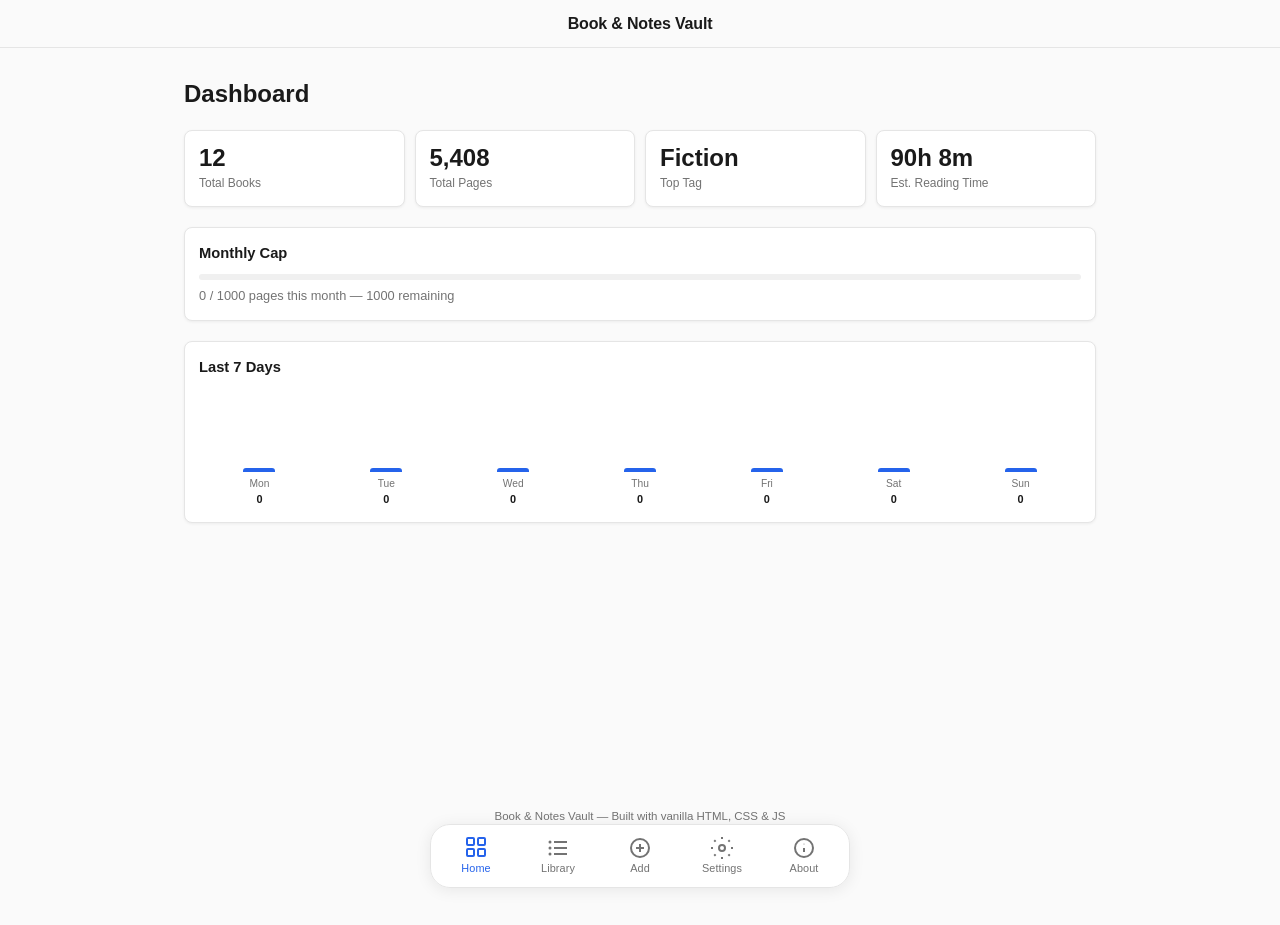
==== index.html @ 014c083d "Initial commit: Book & Notes Vault Built a responsive library tracker with vanilla HTML, CSS, and JS" ====
<!DOCTYPE html>
<html lang="en">
<head>
  <meta charset="UTF-8">
  <meta name="viewport" content="width=device-width, initial-scale=1.0">
  <title>Book & Notes Vault</title>
  <meta name="description" content="A personal library tracker — track your books, tags, and reading progress.">
  <link rel="stylesheet" href="styles/main.css">
</head>
<body>

  <a href="#main-content" class="skip-link">Skip to content</a>

  <header role="banner">
    <h1>Book & Notes Vault</h1>
  </header>

  <main id="main-content" tabindex="-1">

    <section id="dashboard" aria-labelledby="dashboard-heading">
      <!-- Rendered by ui.js -->
    </section>

    <section id="records" aria-labelledby="records-heading" hidden>
      <!-- Rendered by ui.js -->
    </section>

    <section id="form" aria-labelledby="form-heading" hidden>
      <!-- Rendered by ui.js -->
    </section>

    <section id="settings" aria-labelledby="settings-heading" hidden>
      <!-- Rendered by ui.js -->
    </section>

    <section id="about" aria-labelledby="about-heading" hidden>
      <!-- Rendered by ui.js -->
    </section>

  </main>

  <nav class="bottom-nav" role="navigation" aria-label="Main navigation"></nav>

  <footer role="contentinfo">
    <p>Book & Notes Vault — Built with vanilla HTML, CSS &amp; JS</p>
  </footer>

  <script type="module" src="scripts/app.js"></script>
</body>
</html>
---- styles/main.css ----
/* ═══════════════════════════════════════════════════════════
   Book & Notes Vault — main.css
   Bottom nav, smooth animations, clean human design
   Mobile-first: 360px → 768px → 1024px
   ═══════════════════════════════════════════════════════════ */

:root {
  --bg: #fafafa;
  --surface: #ffffff;
  --text: #1a1a1a;
  --text-muted: #737373;
  --primary: #2563eb;
  --primary-light: #eff6ff;
  --border: #e5e5e5;
  --border-light: #f0f0f0;
  --danger: #dc2626;
  --danger-light: #fef2f2;
  --success: #16a34a;
  --mark-bg: #fef9c3;
  --font: -apple-system, BlinkMacSystemFont, 'Segoe UI', Roboto, Helvetica, Arial, sans-serif;
  --radius: 6px;
  --radius-lg: 8px;
  --shadow: 0 1px 3px rgba(0,0,0,0.06);
  --nav-h: 64px;
  --header-h: 48px;
  --max-w: 960px;
}

*, *::before, *::after { box-sizing: border-box; margin: 0; padding: 0; }

html { font-size: 16px; scroll-behavior: smooth; }

body {
  font-family: var(--font);
  background: var(--bg);
  color: var(--text);
  line-height: 1.5;
  min-height: 100vh;
  padding-bottom: calc(var(--nav-h) + 16px);
}

/* ─── Skip Link ─────────────────────────────────────── */
.skip-link {
  position: fixed; top: -100px; left: 12px;
  background: var(--primary); color: #fff;
  padding: 8px 16px; border-radius: var(--radius);
  z-index: 1000; font-weight: 500; font-size: 0.85rem;
  transition: top 0.15s;
}
.skip-link:focus { top: 8px; }

/* ─── Header ────────────────────────────────────────── */
header {
  position: sticky; top: 0; z-index: 90;
  background: rgba(250,250,250,0.9);
  backdrop-filter: blur(8px);
  -webkit-backdrop-filter: blur(8px);
  border-bottom: 1px solid var(--border);
  height: var(--header-h);
  display: flex; align-items: center;
  justify-content: center;
}
header h1 {
  font-size: 1rem; font-weight: 600;
  color: var(--text); letter-spacing: -0.01em;
}

/* ─── Main Content ──────────────────────────────────── */
main {
  width: 100%; max-width: var(--max-w);
  margin: 0 auto;
  padding: 20px 16px 24px;
  min-height: calc(100vh - var(--header-h) - var(--nav-h) - 40px);
}
main:focus { outline: none; }

main > section {
  animation: pageIn 0.25s ease;
}
main > section h2 {
  font-size: 1.3rem; font-weight: 600;
  margin-bottom: 18px; color: var(--text);
}
main > section h3 {
  font-size: 0.92rem; font-weight: 600;
  color: var(--text); margin-bottom: 10px;
}

@keyframes pageIn {
  from { opacity: 0; transform: translateY(8px); }
  to { opacity: 1; transform: translateY(0); }
}

/* ─── Bottom Navigation ─────────────────────────────── */
.bottom-nav {
  position: fixed; bottom: 12px; left: 50%; z-index: 100;
  transform: translateX(-50%);
  background: rgba(255,255,255,0.95);
  backdrop-filter: blur(12px);
  -webkit-backdrop-filter: blur(12px);
  border: 1px solid var(--border);
  border-radius: 20px;
  height: var(--nav-h);
  display: flex; justify-content: center; gap: 0;
  padding: 0 4px;
  box-shadow: 0 2px 16px rgba(0,0,0,0.08);
  width: calc(100% - 24px);
  max-width: 420px;
}

.nav-btn {
  flex: 1; max-width: 88px;
  display: flex; flex-direction: column;
  align-items: center; justify-content: center; gap: 2px;
  background: none; border: none;
  color: var(--text-muted); cursor: pointer;
  font-family: var(--font);
  padding: 6px 4px 8px;
  transition: color 0.2s, transform 0.15s;
  -webkit-tap-highlight-color: transparent;
}
.nav-btn:hover { color: var(--text); }
.nav-btn:active { transform: scale(0.92); }
.nav-btn:focus-visible {
  outline: 2px solid var(--primary); outline-offset: -4px;
  border-radius: var(--radius);
}

.nav-btn.active {
  color: var(--primary);
}

.nav-icon {
  width: 22px; height: 22px;
  display: flex; align-items: center; justify-content: center;
  transition: transform 0.2s ease;
}
.nav-btn.active .nav-icon {
  transform: translateY(-1px);
}
.nav-icon svg {
  width: 100%; height: 100%;
}

.nav-label {
  font-size: 0.65rem; font-weight: 500;
  letter-spacing: 0.01em;
}

/* ─── Buttons ───────────────────────────────────────── */
.btn {
  display: inline-flex; align-items: center; justify-content: center;
  gap: 5px; padding: 7px 15px;
  font-size: 0.84rem; font-weight: 500; font-family: var(--font);
  border: 1px solid var(--border); border-radius: var(--radius);
  background: #fff; color: var(--text);
  cursor: pointer;
  transition: background 0.15s, border-color 0.15s, transform 0.1s;
  white-space: nowrap;
}
.btn:hover { background: #f5f5f5; border-color: #d4d4d4; }
.btn:active { transform: scale(0.97); background: #eee; }
.btn:focus-visible { outline: 2px solid var(--primary); outline-offset: 1px; }

.btn-primary { background: var(--primary); color: #fff; border-color: var(--primary); }
.btn-primary:hover { background: #1d4ed8; border-color: #1d4ed8; }

.btn-danger { color: var(--danger); border-color: var(--danger); }
.btn-danger:hover { background: var(--danger-light); }

.btn-sm { padding: 4px 10px; font-size: 0.77rem; }

/* ─── Forms ─────────────────────────────────────────── */
.form-group { margin-bottom: 16px; }
.form-group label {
  display: block; font-weight: 500; margin-bottom: 4px;
  font-size: 0.82rem; color: var(--text);
}
.form-group input,
.form-group select {
  width: 100%; padding: 9px 11px;
  font-size: 0.9rem; font-family: var(--font);
  border: 1px solid var(--border); border-radius: var(--radius);
  background: #fff; color: var(--text);
  transition: border-color 0.15s, box-shadow 0.15s;
}
.form-group input:focus,
.form-group select:focus {
  outline: none; border-color: var(--primary);
  box-shadow: 0 0 0 3px rgba(37,99,235,0.12);
}
.form-group input.error,
.form-group select.error {
  border-color: var(--danger);
  box-shadow: 0 0 0 3px rgba(220,38,38,0.1);
}

.error-msg {
  display: block; color: var(--danger);
  font-size: 0.76rem; margin-top: 3px; min-height: 1.1em;
}

.form-row { display: flex; gap: 12px; }
.form-row .form-group { flex: 1; }
.form-actions { display: flex; gap: 8px; margin-top: 20px; }

.input-narrow {
  width: 120px; padding: 7px 10px; font-size: 0.85rem;
  font-family: var(--font); border: 1px solid var(--border);
  border-radius: var(--radius); background: #fff;
}

/* ─── Stats ─────────────────────────────────────────── */
.stats-grid {
  display: grid; grid-template-columns: 1fr 1fr;
  gap: 10px; margin-bottom: 20px;
}

.stat-card {
  background: #fff; border: 1px solid var(--border);
  border-radius: var(--radius-lg); padding: 14px;
  box-shadow: var(--shadow);
  transition: transform 0.15s, box-shadow 0.15s;
}
.stat-card:hover {
  transform: translateY(-2px);
  box-shadow: 0 4px 12px rgba(0,0,0,0.08);
}

.stat-value {
  display: block; font-size: 1.5rem; font-weight: 600;
  color: var(--text); line-height: 1.1;
}
.stat-label {
  display: block; font-size: 0.75rem; color: var(--text-muted);
  margin-top: 3px;
}

/* ─── Cap ───────────────────────────────────────────── */
.cap-section {
  background: #fff; border: 1px solid var(--border);
  border-radius: var(--radius-lg); padding: 14px;
  margin-bottom: 20px; box-shadow: var(--shadow);
}
.cap-bar {
  height: 6px; background: var(--border-light);
  border-radius: 3px; overflow: hidden; margin-bottom: 6px;
}
.cap-fill {
  height: 100%; background: var(--primary);
  border-radius: 3px;
  transition: width 0.5s ease;
}
.cap-fill.over { background: var(--danger); }
.cap-text { font-size: 0.8rem; color: var(--text-muted); }

/* ─── Chart ─────────────────────────────────────────── */
.chart-section {
  background: #fff; border: 1px solid var(--border);
  border-radius: var(--radius-lg); padding: 14px;
  box-shadow: var(--shadow);
}
.chart-bars {
  display: flex; justify-content: space-between; align-items: flex-end;
  gap: 6px; height: 120px; margin-top: 8px;
}
.chart-bar-wrap {
  flex: 1; display: flex; flex-direction: column;
  align-items: center; justify-content: flex-end; height: 100%;
}
.chart-bar {
  width: 100%; max-width: 32px;
  background: var(--primary);
  border-radius: 3px 3px 0 0;
  transition: height 0.5s ease;
  animation: barGrow 0.5s ease both;
}
.chart-label { font-size: 0.64rem; color: var(--text-muted); margin-top: 4px; }
.chart-val { font-size: 0.68rem; font-weight: 600; }

@keyframes barGrow {
  from { height: 0; opacity: 0; }
  to { opacity: 1; }
}

/* ─── Records Toolbar ───────────────────────────────── */
.records-toolbar {
  display: flex; flex-wrap: wrap; gap: 8px;
  margin-bottom: 14px; align-items: center;
}
.search-wrap { display: flex; flex: 1; min-width: 160px; }
.search-wrap input {
  flex: 1; padding: 7px 10px; font-size: 0.84rem;
  font-family: var(--font); border: 1px solid var(--border);
  border-radius: var(--radius) 0 0 var(--radius); background: #fff;
}
.search-wrap input:focus {
  outline: none; border-color: var(--primary);
  box-shadow: 0 0 0 3px rgba(37,99,235,0.12);
}
.search-wrap button { border-radius: 0 var(--radius) var(--radius) 0; border-left: none; }
.sort-controls { display: flex; gap: 3px; }
.sort-controls select {
  padding: 6px 8px; font-size: 0.8rem;
  font-family: var(--font); border: 1px solid var(--border);
  border-radius: var(--radius); background: #fff; color: var(--text);
  cursor: pointer;
}

/* ─── Cards (mobile) ────────────────────────────────── */
.cards-grid { display: grid; grid-template-columns: 1fr; gap: 10px; }

.record-card {
  background: #fff; border: 1px solid var(--border);
  border-radius: var(--radius-lg); padding: 14px;
  box-shadow: var(--shadow);
  transition: transform 0.15s, box-shadow 0.15s;
  animation: cardIn 0.3s ease both;
}
.record-card:hover { transform: translateY(-1px); box-shadow: 0 4px 12px rgba(0,0,0,0.08); }
.record-card:focus-within {
  box-shadow: 0 0 0 2px var(--primary);
}

@keyframes cardIn {
  from { opacity: 0; transform: translateY(6px); }
  to { opacity: 1; transform: translateY(0); }
}

.card-title { font-size: 0.93rem; font-weight: 600; margin-bottom: 2px; }
.card-author { font-size: 0.78rem; color: var(--text-muted); margin-bottom: 8px; }
.card-meta {
  display: flex; flex-wrap: wrap; gap: 6px;
  font-size: 0.74rem; color: var(--text-muted); align-items: center;
}
.badge {
  font-size: 0.82rem;
}
.card-actions { display: flex; gap: 6px; margin-top: 12px; }

/* ─── Table ─────────────────────────────────────────── */
.table-wrap {
  background: #fff; border: 1px solid var(--border);
  border-radius: var(--radius-lg); overflow: hidden;
  box-shadow: var(--shadow);
}
.table-header {
  display: flex; background: #fafafa;
  font-weight: 600; font-size: 0.72rem;
  color: var(--text-muted);
  border-bottom: 1px solid var(--border);
}
.table-header span { padding: 9px 10px; flex: 1; }
.table-header span:first-child { flex: 2.5; }
.table-header span:last-child { flex: 1.3; }

.table-row {
  display: flex; border-bottom: 1px solid var(--border-light);
  font-size: 0.84rem;
  transition: background 0.1s;
}
.table-row:last-child { border-bottom: none; }
.table-row:hover { background: #fafafa; }
.table-row span { padding: 9px 10px; flex: 1; display: flex; align-items: center; }
.table-row span:first-child { flex: 2.5; font-weight: 500; }
.table-row span:last-child { flex: 1.3; }
.cell-actions { gap: 4px; }

/* ─── Empty State ───────────────────────────────────── */
.empty-state {
  text-align: center; padding: 44px 20px;
  color: var(--text-muted); font-size: 0.88rem;
  background: #fff; border: 1px dashed var(--border);
  border-radius: var(--radius-lg);
}

/* ─── Settings ──────────────────────────────────────── */
.settings-block {
  background: #fff; border: 1px solid var(--border);
  border-radius: var(--radius-lg); padding: 16px;
  margin-bottom: 12px; box-shadow: var(--shadow);
}
.help-text { font-size: 0.8rem; color: var(--text-muted); margin-bottom: 8px; }

.tags-list { display: flex; flex-wrap: wrap; gap: 6px; margin-bottom: 8px; }
.tag-chip {
  display: inline-flex; align-items: center; gap: 4px;
  color: var(--primary);
  padding: 3px 0;
  font-size: 0.82rem; font-weight: 500;
}
.tag-remove {
  background: none; border: none; color: var(--text-muted);
  cursor: pointer; font-size: 1rem; line-height: 1; padding: 0;
}
.tag-remove:hover { color: var(--danger); }

.add-tag-row { display: flex; gap: 6px; align-items: center; }
.add-tag-row input {
  padding: 6px 9px; font-size: 0.82rem;
  font-family: var(--font); border: 1px solid var(--border);
  border-radius: var(--radius);
}

.btn-row { display: flex; flex-wrap: wrap; gap: 8px; }

/* ─── About ─────────────────────────────────────────── */
.about-content {
  background: #fff; border: 1px solid var(--border);
  border-radius: var(--radius-lg); padding: 20px;
  box-shadow: var(--shadow);
}
.about-content p { font-size: 0.88rem; color: var(--text-muted); margin-bottom: 10px; }
.about-content h3 { font-size: 0.86rem; margin: 16px 0 6px; }
.about-content ul { padding-left: 18px; font-size: 0.84rem; color: var(--text-muted); }
.about-content li { margin-bottom: 3px; }
.about-content a { color: var(--primary); text-decoration: none; }
.about-content a:hover { text-decoration: underline; }

/* ─── Modal ─────────────────────────────────────────── */
.modal-overlay {
  position: fixed; inset: 0;
  background: rgba(0,0,0,0.3);
  display: flex; align-items: center; justify-content: center;
  z-index: 500;
  animation: fadeIn 0.15s ease;
}
.modal-box {
  background: #fff; border-radius: var(--radius-lg);
  padding: 22px; max-width: 380px; width: 90%;
  box-shadow: 0 8px 30px rgba(0,0,0,0.12);
  animation: modalIn 0.2s ease;
}
.modal-box p { margin-bottom: 14px; font-size: 0.88rem; }
.modal-actions { display: flex; gap: 8px; justify-content: flex-end; }

@keyframes fadeIn { from { opacity: 0; } to { opacity: 1; } }
@keyframes modalIn {
  from { transform: scale(0.95) translateY(8px); opacity: 0; }
  to { transform: scale(1) translateY(0); opacity: 1; }
}

/* ─── Toast ─────────────────────────────────────────── */
.toast {
  position: fixed; bottom: calc(var(--nav-h) + 16px); left: 50%;
  transform: translateX(-50%);
  padding: 9px 20px; border-radius: 20px;
  font-size: 0.82rem; font-weight: 500; z-index: 600;
  box-shadow: 0 4px 16px rgba(0,0,0,0.1);
  animation: toastIn 0.3s ease;
}
.toast-success { background: var(--success); color: #fff; }
.toast-error { background: var(--danger); color: #fff; }
.toast-info { background: #333; color: #fff; }

@keyframes toastIn {
  from { transform: translateX(-50%) translateY(12px); opacity: 0; }
  to { transform: translateX(-50%) translateY(0); opacity: 1; }
}

/* ─── mark ──────────────────────────────────────────── */
mark {
  background: var(--mark-bg); color: var(--text);
  padding: 0 2px; border-radius: 2px;
}

/* ─── Utility ───────────────────────────────────────── */
.sr-only {
  position: absolute; width: 1px; height: 1px;
  padding: 0; margin: -1px; overflow: hidden;
  clip: rect(0,0,0,0); border: 0;
}

/* ─── Footer ────────────────────────────────────────── */
footer {
  text-align: center; padding: 12px 16px 20px;
  font-size: 0.72rem; color: var(--text-muted);
}

/* ═════════════════════════════════════════════════════
   Tablet: ≥ 768px
   ═════════════════════════════════════════════════════ */
@media (min-width: 768px) {
  main { padding: 24px 20px 32px; }
  main > section h2 { font-size: 1.4rem; }
  .stats-grid { grid-template-columns: repeat(4, 1fr); }
  .cards-grid { grid-template-columns: repeat(2, 1fr); }
  .bottom-nav { max-width: 420px; }

  .nav-btn { max-width: 100px; }
  .nav-icon { width: 24px; height: 24px; }
  .nav-label { font-size: 0.68rem; }
}

/* ═════════════════════════════════════════════════════
   Desktop: ≥ 1024px
   ═════════════════════════════════════════════════════ */
@media (min-width: 1024px) {
  main { padding: 28px 24px 36px; }
  main > section h2 { font-size: 1.5rem; }
  .cards-grid { grid-template-columns: repeat(3, 1fr); }
}
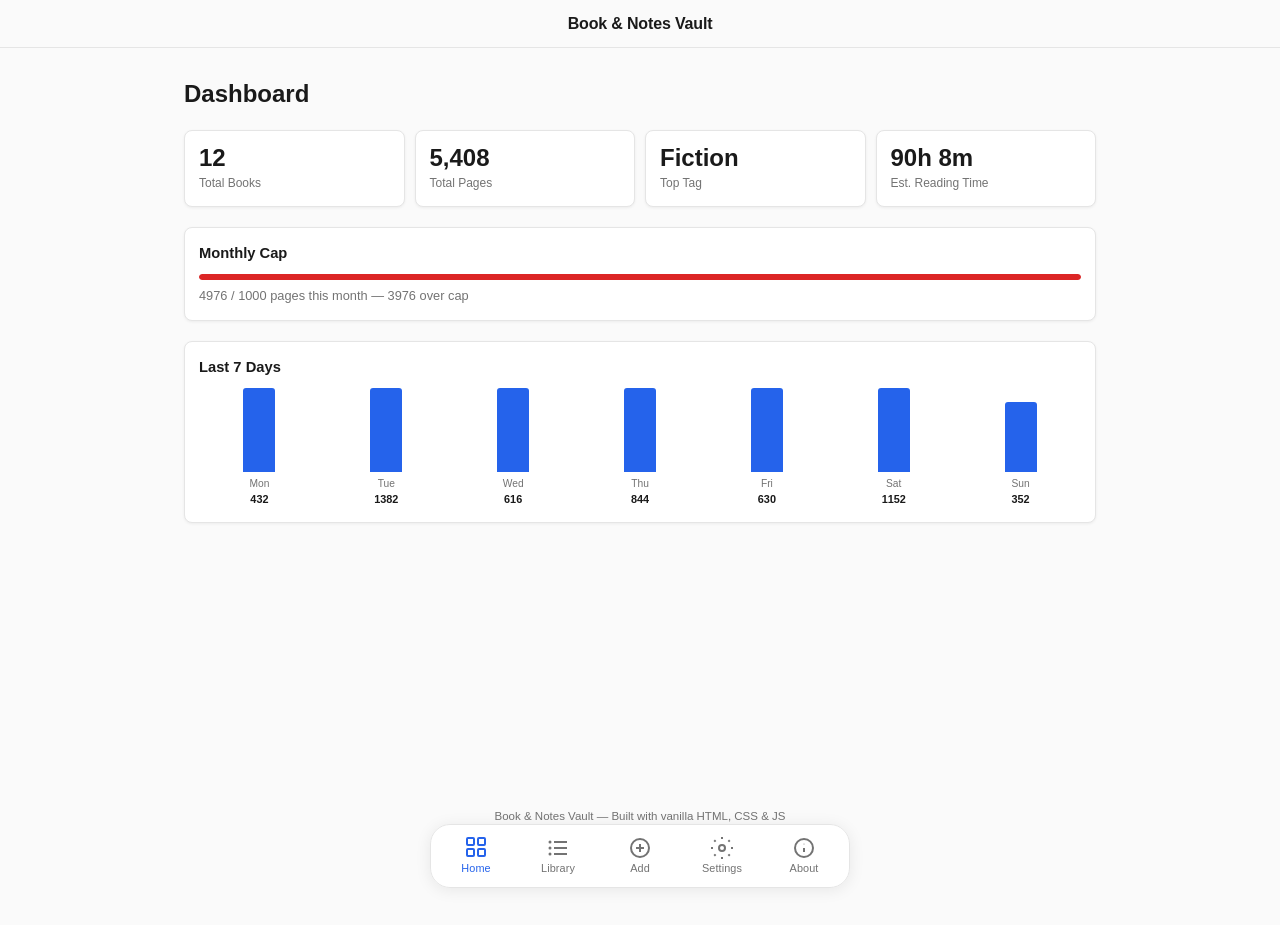
==== commit d4eb30da: "Refactor: reduce code bloat across JS and HTML - Remove wireAbout (empty no-op) and redundant sectio" ====
--- a/index.html
+++ b/index.html
@@ -34,7 +34,26 @@
     </section>
 
     <section id="about" aria-labelledby="about-heading" hidden>
-      <!-- Rendered by ui.js -->
+      <h2 id="about-heading">About Book &amp; Notes Vault</h2>
+      <div class="about-content">
+        <p>Book &amp; Notes Vault is a personal library tracker built with vanilla HTML, CSS, and JavaScript.
+        Keep track of your books, tag them by category, and monitor your reading progress.</p>
+        <h3>Features</h3>
+        <ul>
+          <li>Add, edit, and delete book records</li>
+          <li>Regex-powered live search with match highlighting</li>
+          <li>Sort by title, author, pages, or date</li>
+          <li>Dashboard with reading stats and 7-day trend</li>
+          <li>Monthly pages cap with live progress tracking</li>
+          <li>Reading time estimator</li>
+          <li>JSON import/export with validation</li>
+          <li>Full keyboard accessibility</li>
+          <li>Responsive design (mobile, tablet, desktop)</li>
+        </ul>
+        <h3>Contact</h3>
+        <p>Built as a summative assignment for Building Responsive UI.</p>
+        <p>GitHub: <a href="https://github.com/terancebana" target="_blank" rel="noopener">@terancebana</a></p>
+      </div>
     </section>
 
   </main>
